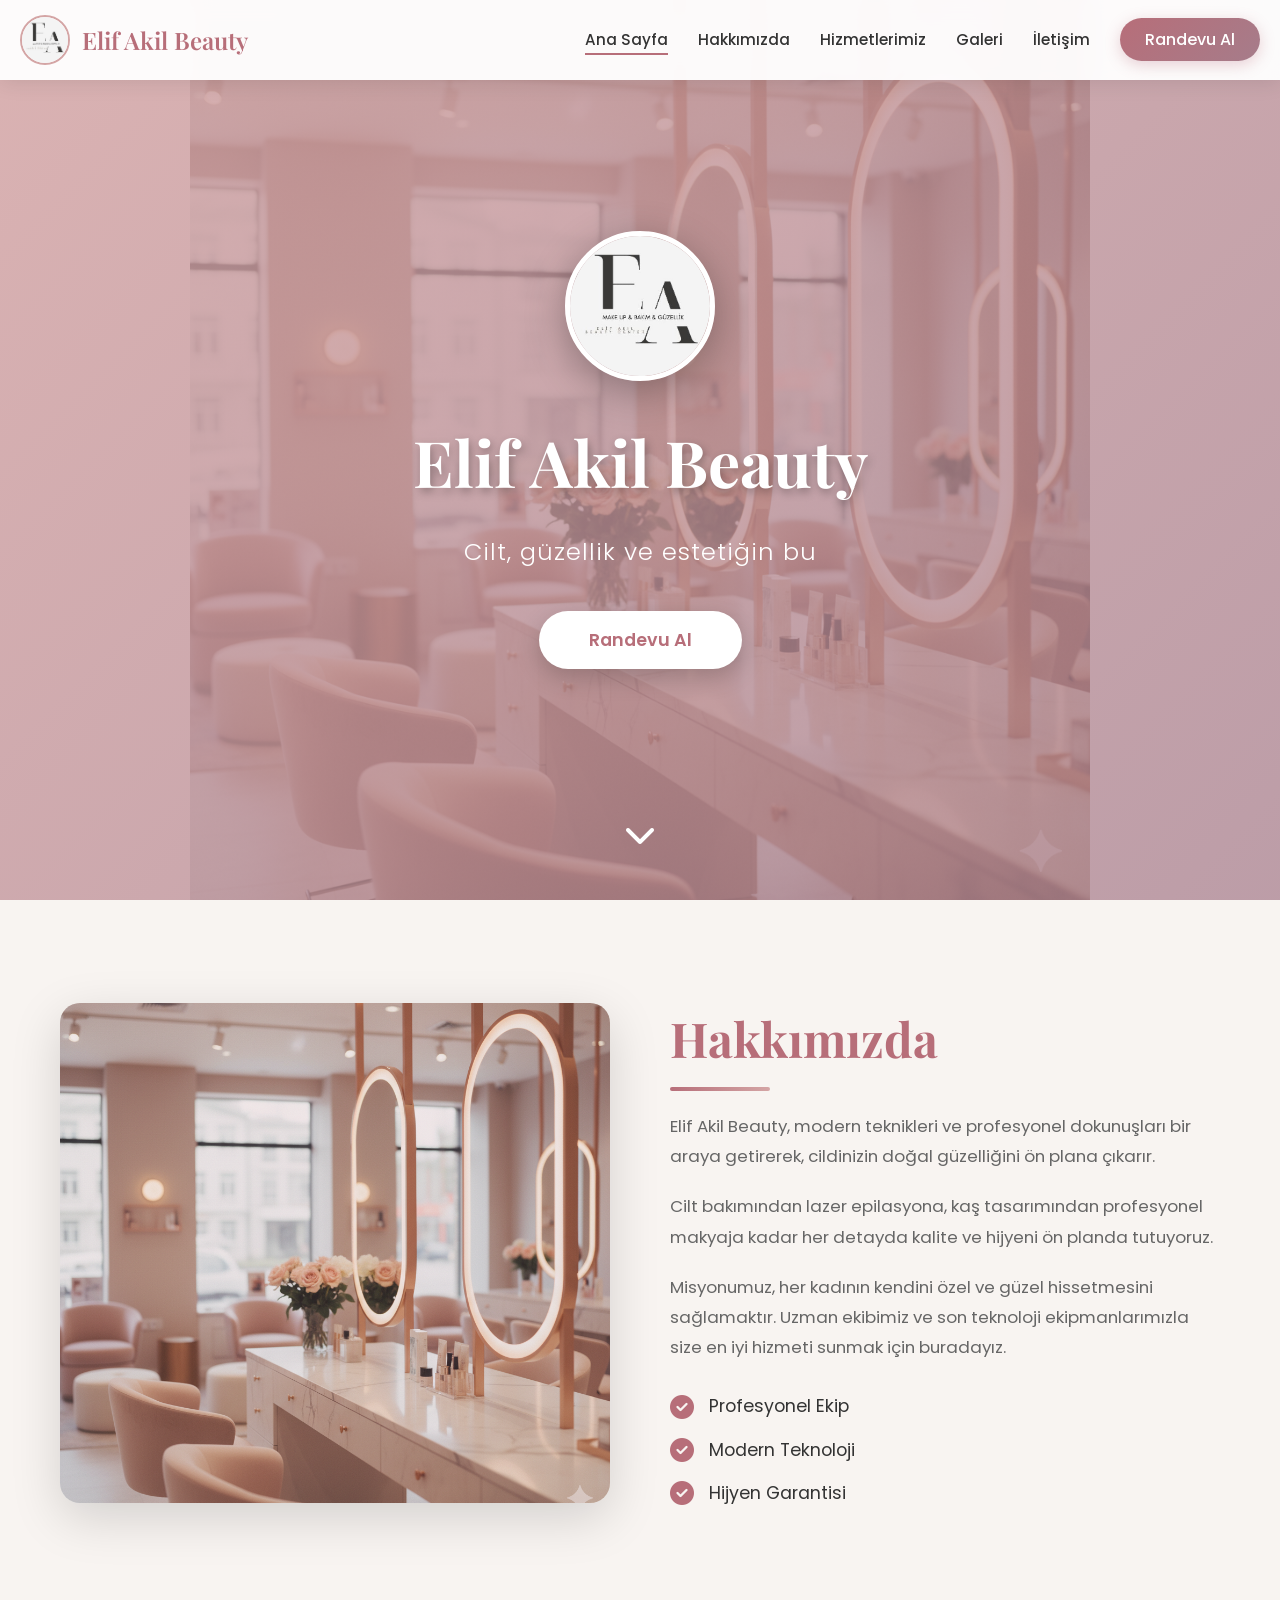
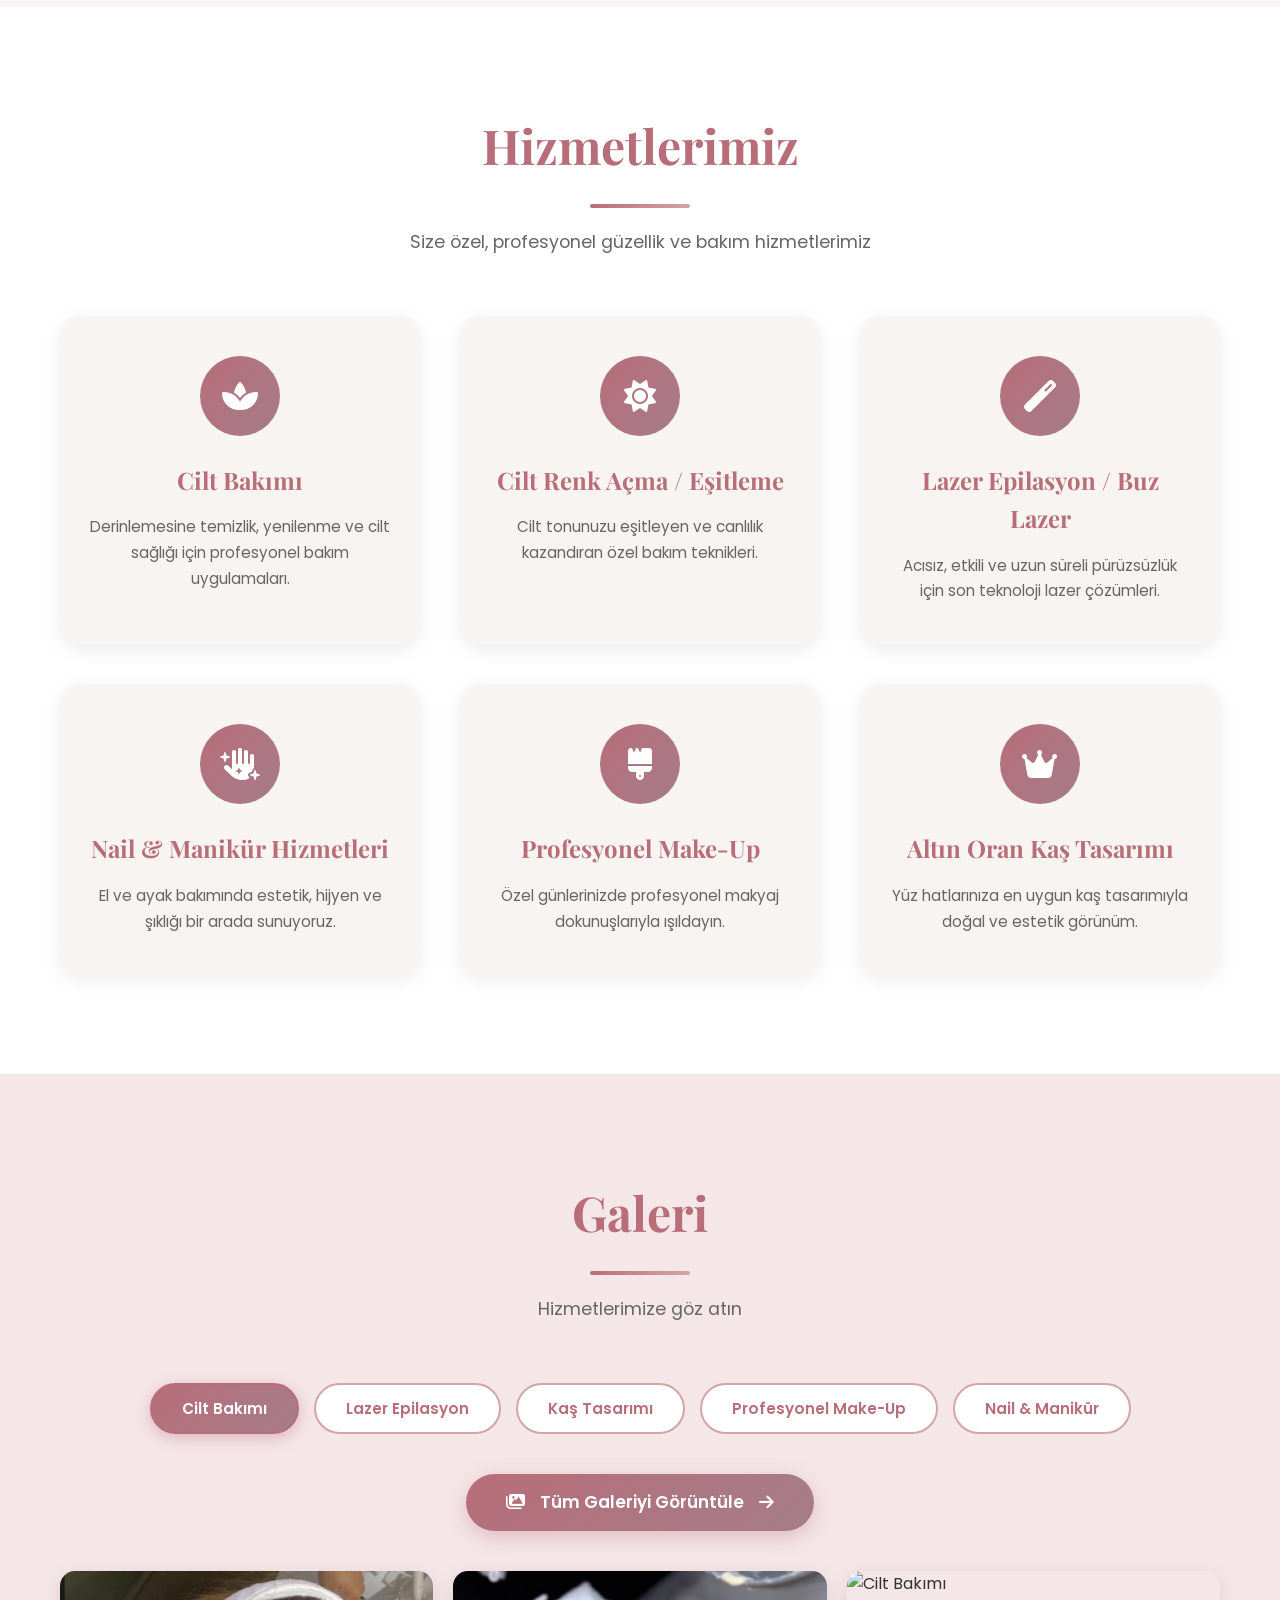
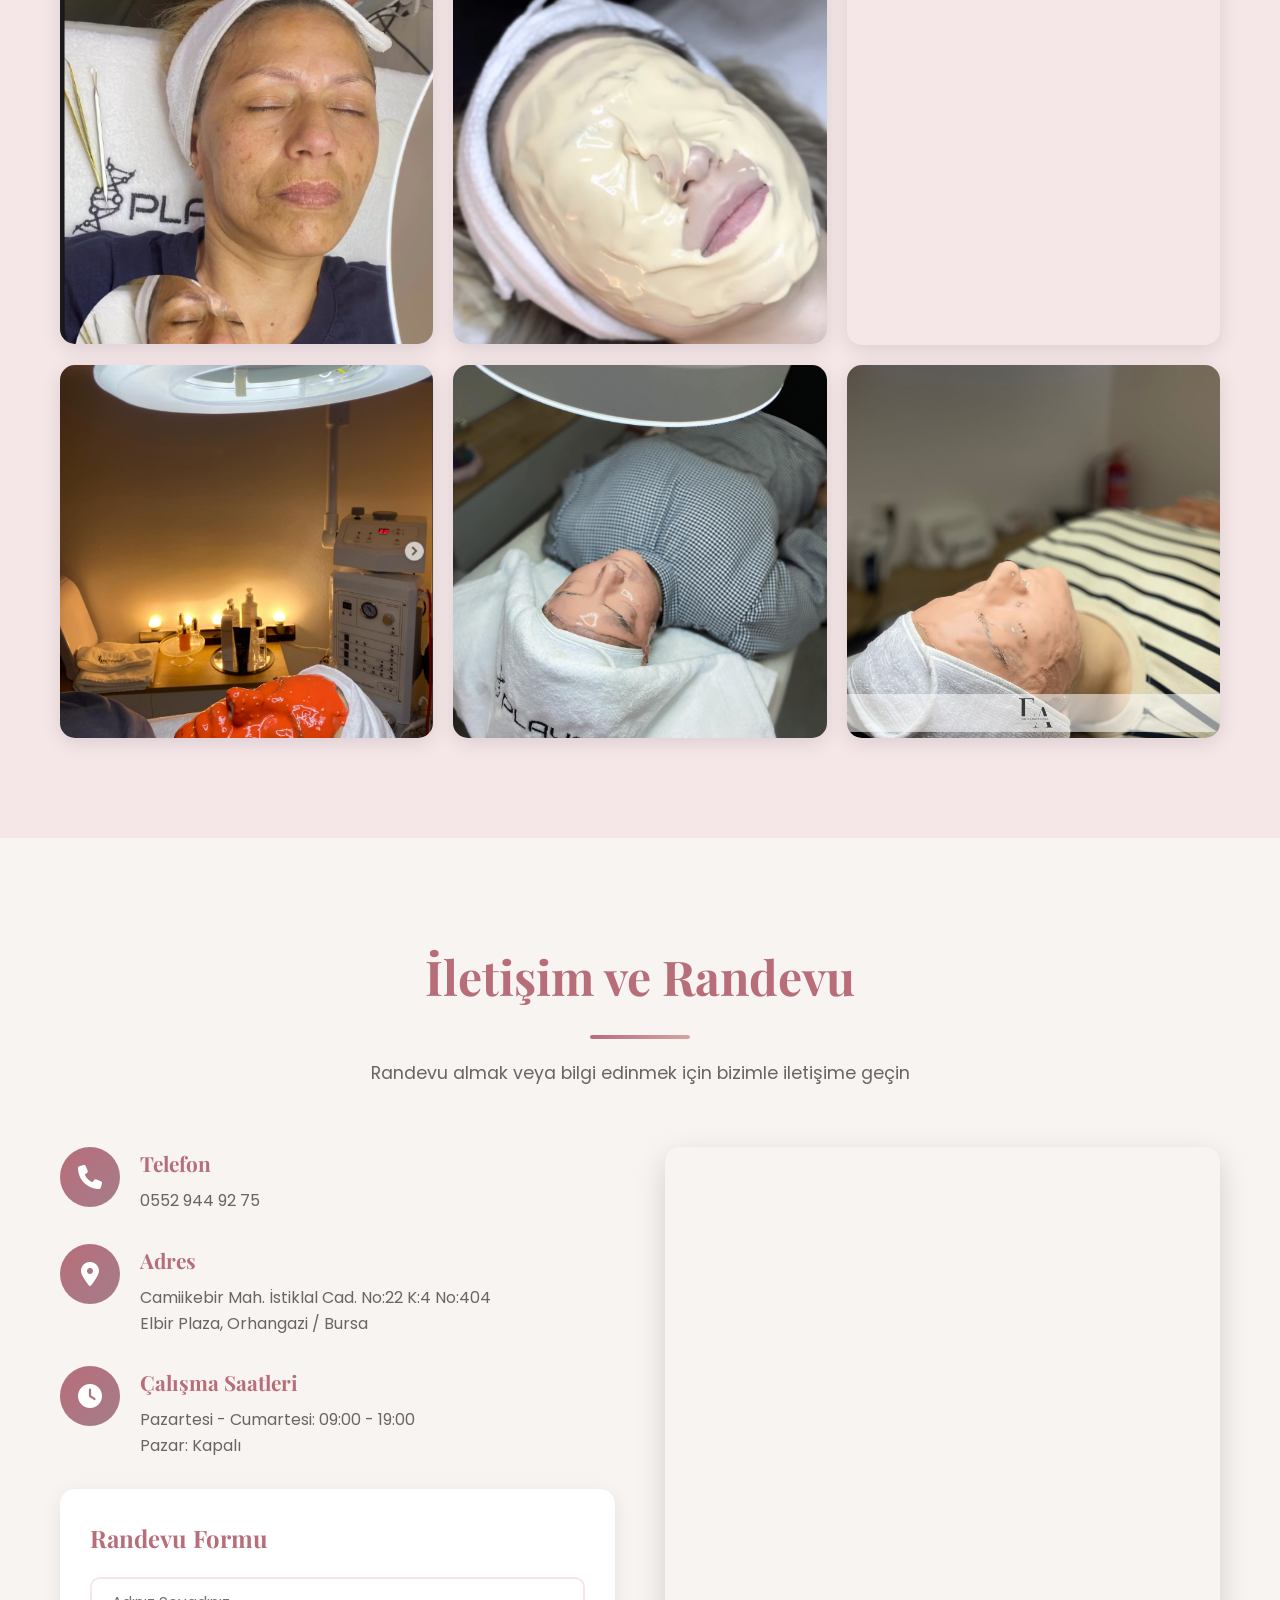
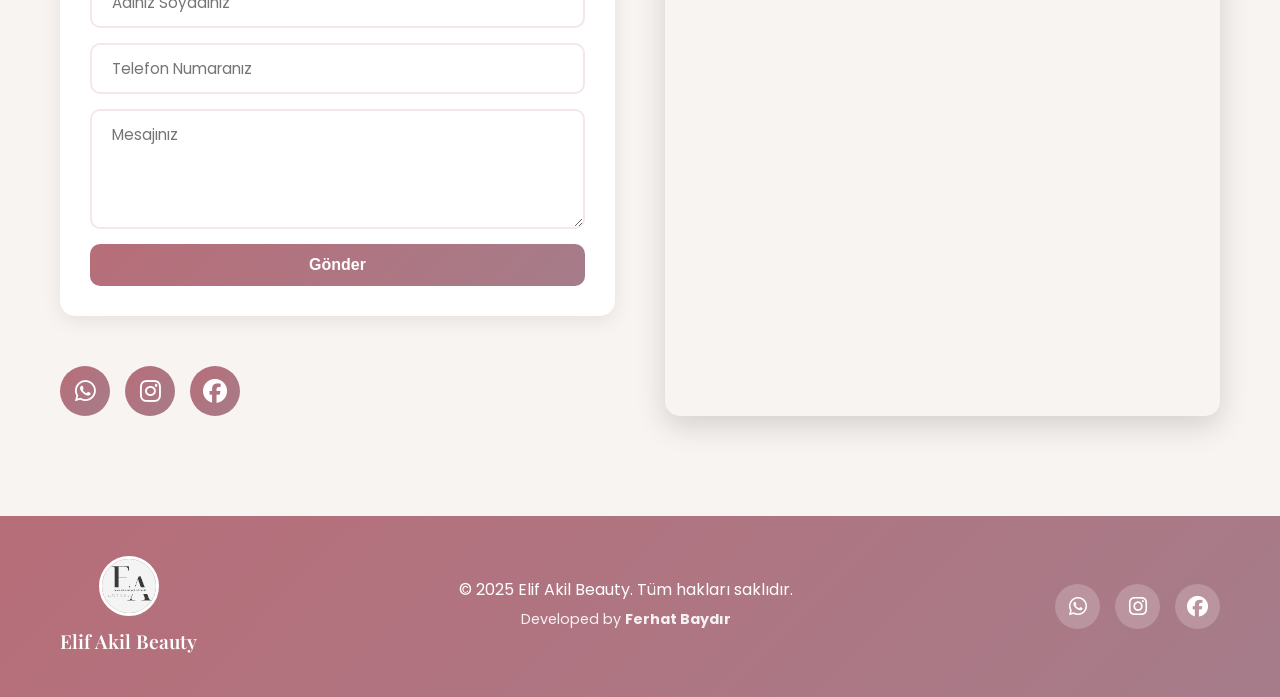
==== index.html @ 217a2e71 "elifbeauty_web-site" ====
<!DOCTYPE html>
<html lang="tr">
<head>
    <meta charset="UTF-8">
    <meta name="viewport" content="width=device-width, initial-scale=1.0">
    <meta name="description" content="Cilt bakım, lazer epilasyon, profesyonel makyaj ve kaş tasarımıyla güzelliğinize değer katıyoruz. Randevu: 0552 944 92 75">
    <meta name="keywords" content="güzellik salonu Bursa, Orhangazi lazer epilasyon, cilt bakım, kaş tasarımı, profesyonel makyaj">
    <meta name="author" content="Ferhat Baydır">
    <title>Elif Akil Beauty | Orhangazi Bursa Güzellik Salonu</title>
    
    <!-- Favicon -->
    <link rel="icon" type="image/jpeg" href="assets/logo.jpg">
    
    <!-- Google Fonts -->
    <link rel="preconnect" href="https://fonts.googleapis.com">
    <link rel="preconnect" href="https://fonts.gstatic.com" crossorigin>
    <link href="https://fonts.googleapis.com/css2?family=Playfair+Display:wght@400;500;600;700&family=Poppins:wght@300;400;500;600;700&display=swap" rel="stylesheet">
    
    <!-- Font Awesome -->
    <link rel="stylesheet" href="https://cdnjs.cloudflare.com/ajax/libs/font-awesome/6.4.0/css/all.min.css">
    
    <!-- AOS Animation Library -->
    <link href="https://unpkg.com/aos@2.3.1/dist/aos.css" rel="stylesheet">
    
    <!-- Custom CSS -->
    <link rel="stylesheet" href="css/style.css">
</head>
<body>
    <!-- Navigation -->
    <nav class="navbar" id="navbar">
        <div class="nav-container">
            <div class="logo">
                <img src="assets/logo.jpg" alt="Elif Akil Beauty Logo">
                <span>Elif Akil Beauty</span>
            </div>
            <ul class="nav-menu" id="navMenu">
                <li><a href="#home" class="nav-link">Ana Sayfa</a></li>
                <li><a href="#about" class="nav-link">Hakkımızda</a></li>
                <li><a href="#services" class="nav-link">Hizmetlerimiz</a></li>
                <li><a href="galeri.html" class="nav-link">Galeri</a></li>
                <li><a href="#contact" class="nav-link">İletişim</a></li>
                <li><a href="tel:+905529449275" class="nav-btn">Randevu Al</a></li>
            </ul>
            <div class="hamburger" id="hamburger">
                <span></span>
                <span></span>
                <span></span>
            </div>
        </div>
    </nav>

    <!-- Hero Section -->
    <section id="home" class="hero">
        <div class="hero-overlay"></div>
        <div class="hero-content" data-aos="fade-up" data-aos-duration="1000">
            <div class="hero-logo">
                <img src="assets/logo.jpg" alt="Elif Akil Beauty Logo">
            </div>
            <h1 class="hero-title">Elif Akil Beauty</h1>
            <p class="hero-subtitle">Cilt, güzellik ve estetiğin buluştuğu adres</p>
            <a href="#contact" class="cta-button">Randevu Al</a>
        </div>
        <div class="scroll-indicator">
            <a href="#about">
                <i class="fas fa-chevron-down"></i>
            </a>
        </div>
    </section>

    <!-- About Section -->
    <section id="about" class="about">
        <div class="container">
            <div class="about-content">
                <div class="about-image" data-aos="fade-right" data-aos-duration="1000">
                    <img src="backgrounİmg.png" alt="Elif Akil Beauty Salon İç Mekan">
                    <div class="about-image-overlay"></div>
                </div>
                <div class="about-text" data-aos="fade-left" data-aos-duration="1000">
                    <h2 class="section-title">Hakkımızda</h2>
                    <div class="title-underline"></div>
                    <p>Elif Akil Beauty, modern teknikleri ve profesyonel dokunuşları bir araya getirerek, cildinizin doğal güzelliğini ön plana çıkarır.</p>
                    <p>Cilt bakımından lazer epilasyona, kaş tasarımından profesyonel makyaja kadar her detayda kalite ve hijyeni ön planda tutuyoruz.</p>
                    <p>Misyonumuz, her kadının kendini özel ve güzel hissetmesini sağlamaktır. Uzman ekibimiz ve son teknoloji ekipmanlarımızla size en iyi hizmeti sunmak için buradayız.</p>
                    <div class="about-features">
                        <div class="feature-item">
                            <i class="fas fa-check-circle"></i>
                            <span>Profesyonel Ekip</span>
                        </div>
                        <div class="feature-item">
                            <i class="fas fa-check-circle"></i>
                            <span>Modern Teknoloji</span>
                        </div>
                        <div class="feature-item">
                            <i class="fas fa-check-circle"></i>
                            <span>Hijyen Garantisi</span>
                        </div>
                    </div>
                </div>
            </div>
        </div>
    </section>

    <!-- Services Section -->
    <section id="services" class="services">
        <div class="container">
            <div class="section-header" data-aos="fade-up">
                <h2 class="section-title">Hizmetlerimiz</h2>
                <div class="title-underline"></div>
                <p class="section-description">Size özel, profesyonel güzellik ve bakım hizmetlerimiz</p>
            </div>
            <div class="services-grid">
                <div class="service-card" data-aos="fade-up" data-aos-delay="100">
                    <div class="service-icon">
                        <i class="fas fa-spa"></i>
                    </div>
                    <h3>Cilt Bakımı</h3>
                    <p>Derinlemesine temizlik, yenilenme ve cilt sağlığı için profesyonel bakım uygulamaları.</p>
                    <div class="service-hover-overlay"></div>
                </div>

                <div class="service-card" data-aos="fade-up" data-aos-delay="200">
                    <div class="service-icon">
                        <i class="fas fa-sun"></i>
                    </div>
                    <h3>Cilt Renk Açma / Eşitleme</h3>
                    <p>Cilt tonunuzu eşitleyen ve canlılık kazandıran özel bakım teknikleri.</p>
                    <div class="service-hover-overlay"></div>
                </div>

                <div class="service-card" data-aos="fade-up" data-aos-delay="300">
                    <div class="service-icon">
                        <i class="fas fa-magic"></i>
                    </div>
                    <h3>Lazer Epilasyon / Buz Lazer</h3>
                    <p>Acısız, etkili ve uzun süreli pürüzsüzlük için son teknoloji lazer çözümleri.</p>
                    <div class="service-hover-overlay"></div>
                </div>

                <div class="service-card" data-aos="fade-up" data-aos-delay="400">
                    <div class="service-icon">
                        <i class="fas fa-hand-sparkles"></i>
                    </div>
                    <h3>Nail & Manikür Hizmetleri</h3>
                    <p>El ve ayak bakımında estetik, hijyen ve şıklığı bir arada sunuyoruz.</p>
                    <div class="service-hover-overlay"></div>
                </div>

                <div class="service-card" data-aos="fade-up" data-aos-delay="500">
                    <div class="service-icon">
                        <i class="fas fa-brush"></i>
                    </div>
                    <h3>Profesyonel Make-Up</h3>
                    <p>Özel günlerinizde profesyonel makyaj dokunuşlarıyla ışıldayın.</p>
                    <div class="service-hover-overlay"></div>
                </div>

                <div class="service-card" data-aos="fade-up" data-aos-delay="600">
                    <div class="service-icon">
                        <i class="fas fa-crown"></i>
                    </div>
                    <h3>Altın Oran Kaş Tasarımı</h3>
                    <p>Yüz hatlarınıza en uygun kaş tasarımıyla doğal ve estetik görünüm.</p>
                    <div class="service-hover-overlay"></div>
                </div>
            </div>
        </div>
    </section>

    <!-- Gallery Section -->
    <section id="gallery" class="gallery">
        <div class="container">
            <div class="section-header" data-aos="fade-up">
                <h2 class="section-title">Galeri</h2>
                <div class="title-underline"></div>
                <p class="section-description">Hizmetlerimize göz atın</p>
            </div>

            <!-- Kategori Filtreleri -->
            <div class="gallery-filters" data-aos="fade-up">
                <button class="filter-btn active" data-filter="cilt_bakim">Cilt Bakımı</button>
                <button class="filter-btn" data-filter="lazer_epilasyon">Lazer Epilasyon</button>
                <button class="filter-btn" data-filter="kas_bakimi">Kaş Tasarımı</button>
                <button class="filter-btn" data-filter="make_up">Profesyonel Make-Up</button>
                <button class="filter-btn" data-filter="nail">Nail & Manikür</button>
            </div>

            <!-- Tam Galeriyi Gör Linki -->
            <div class="view-full-gallery" data-aos="fade-up">
                <a href="galeri.html" class="full-gallery-btn">
                    <i class="fas fa-images"></i>
                    <span>Tüm Galeriyi Görüntüle</span>
                    <i class="fas fa-arrow-right"></i>
                </a>
            </div>

            <!-- Önizleme Galerisi - Her kategoriden 6'şar resim -->
            <div class="gallery-grid">
                <!-- Cilt Bakımı (6 resim) -->
                <div class="gallery-item" data-category="cilt_bakim" data-aos="zoom-in">
                    <img src="assets/gallery/cilt_bakim/1.png" alt="Cilt Bakımı">
                    <div class="gallery-overlay">
                        <i class="fas fa-search-plus"></i>
                        <p class="gallery-category">Cilt Bakımı</p>
                    </div>
                </div>
                <div class="gallery-item" data-category="cilt_bakim" data-aos="zoom-in">
                    <img src="assets/gallery/cilt_bakim/3.png" alt="Cilt Bakımı">
                    <div class="gallery-overlay">
                        <i class="fas fa-search-plus"></i>
                        <p class="gallery-category">Cilt Bakımı</p>
                    </div>
                </div>
                <div class="gallery-item" data-category="cilt_bakim" data-aos="zoom-in">
                    <img src="assets/gallery/cilt_bakim/6.png" alt="Cilt Bakımı">
                    <div class="gallery-overlay">
                        <i class="fas fa-search-plus"></i>
                        <p class="gallery-category">Cilt Bakımı</p>
                    </div>
                </div>
                <div class="gallery-item" data-category="cilt_bakim" data-aos="zoom-in">
                    <img src="assets/gallery/cilt_bakim/8.png" alt="Cilt Bakımı">
                    <div class="gallery-overlay">
                        <i class="fas fa-search-plus"></i>
                        <p class="gallery-category">Cilt Bakımı</p>
                    </div>
                </div>
                <div class="gallery-item" data-category="cilt_bakim" data-aos="zoom-in">
                    <img src="assets/gallery/cilt_bakim/14.png" alt="Cilt Bakımı">
                    <div class="gallery-overlay">
                        <i class="fas fa-search-plus"></i>
                        <p class="gallery-category">Cilt Bakımı</p>
                    </div>
                </div>
                <div class="gallery-item" data-category="cilt_bakim" data-aos="zoom-in">
                    <img src="assets/gallery/cilt_bakim/17.png" alt="Cilt Bakımı">
                    <div class="gallery-overlay">
                        <i class="fas fa-search-plus"></i>
                        <p class="gallery-category">Cilt Bakımı</p>
                    </div>
                </div>

                <!-- Lazer Epilasyon (6 resim) -->
                <div class="gallery-item" data-category="lazer_epilasyon" data-aos="zoom-in">
                    <img src="assets/gallery/lazer_epilasyon/lazer1.jpg" alt="Lazer Epilasyon">
                    <div class="gallery-overlay">
                        <i class="fas fa-search-plus"></i>
                        <p class="gallery-category">Lazer Epilasyon</p>
                    </div>
                </div>
                <div class="gallery-item" data-category="lazer_epilasyon" data-aos="zoom-in">
                    <img src="assets/gallery/lazer_epilasyon/buz_lazer.jpg" alt="Buz Lazer">
                    <div class="gallery-overlay">
                        <i class="fas fa-search-plus"></i>
                        <p class="gallery-category">Lazer Epilasyon</p>
                    </div>
                </div>
                <div class="gallery-item" data-category="lazer_epilasyon" data-aos="zoom-in">
                    <img src="assets/gallery/lazer_epilasyon/9.png" alt="Lazer Epilasyon">
                    <div class="gallery-overlay">
                        <i class="fas fa-search-plus"></i>
                        <p class="gallery-category">Lazer Epilasyon</p>
                    </div>
                </div>
                <div class="gallery-item" data-category="lazer_epilasyon" data-aos="zoom-in">
                    <img src="assets/gallery/lazer_epilasyon/18.png" alt="Lazer Epilasyon">
                    <div class="gallery-overlay">
                        <i class="fas fa-search-plus"></i>
                        <p class="gallery-category">Lazer Epilasyon</p>
                    </div>
                </div>
                <div class="gallery-item" data-category="lazer_epilasyon" data-aos="zoom-in">
                    <img src="assets/gallery/lazer_epilasyon/lazer2.webp" alt="Lazer Epilasyon">
                    <div class="gallery-overlay">
                        <i class="fas fa-search-plus"></i>
                        <p class="gallery-category">Lazer Epilasyon</p>
                    </div>
                </div>
                <div class="gallery-item" data-category="lazer_epilasyon" data-aos="zoom-in">
                    <img src="assets/gallery/lazer_epilasyon/kadin-bacak-epilasyon.jpg" alt="Lazer Epilasyon">
                    <div class="gallery-overlay">
                        <i class="fas fa-search-plus"></i>
                        <p class="gallery-category">Lazer Epilasyon</p>
                    </div>
                </div>

                <!-- Kaş Tasarımı (5 resim - klasörde sadece 5 var) -->
                <div class="gallery-item" data-category="kas_bakimi" data-aos="zoom-in">
                    <img src="assets/gallery/kas_bakimi/Ankara-Altin-Oran-Kas-Tasarimi.webp" alt="Kaş Tasarımı">
                    <div class="gallery-overlay">
                        <i class="fas fa-search-plus"></i>
                        <p class="gallery-category">Altın Oran Kaş Tasarımı</p>
                    </div>
                </div>
                <div class="gallery-item" data-category="kas_bakimi" data-aos="zoom-in">
                    <img src="assets/gallery/kas_bakimi/kas-aldirma.jpg" alt="Kaş Tasarımı">
                    <div class="gallery-overlay">
                        <i class="fas fa-search-plus"></i>
                        <p class="gallery-category">Altın Oran Kaş Tasarımı</p>
                    </div>
                </div>
                <div class="gallery-item" data-category="kas_bakimi" data-aos="zoom-in">
                    <img src="assets/gallery/kas_bakimi/altin-oran-kas-alimi.jpg" alt="Kaş Tasarımı">
                    <div class="gallery-overlay">
                        <i class="fas fa-search-plus"></i>
                        <p class="gallery-category">Altın Oran Kaş Tasarımı</p>
                    </div>
                </div>
                <div class="gallery-item" data-category="kas_bakimi" data-aos="zoom-in">
                    <img src="assets/gallery/kas_bakimi/altin-oran-kas-alimi-tasarimi.jpg" alt="Kaş Tasarımı">
                    <div class="gallery-overlay">
                        <i class="fas fa-search-plus"></i>
                        <p class="gallery-category">Altın Oran Kaş Tasarımı</p>
                    </div>
                </div>
                <div class="gallery-item" data-category="kas_bakimi" data-aos="zoom-in">
                    <img src="assets/gallery/kas_bakimi/kas-alimi_14.jpg" alt="Kaş Tasarımı">
                    <div class="gallery-overlay">
                        <i class="fas fa-search-plus"></i>
                        <p class="gallery-category">Altın Oran Kaş Tasarımı</p>
                    </div>
                </div>

                <!-- Profesyonel Make-Up (6 resim) -->
                <div class="gallery-item" data-category="make_up" data-aos="zoom-in">
                    <img src="assets/gallery/make_up/15.png" alt="Profesyonel Make-Up">
                    <div class="gallery-overlay">
                        <i class="fas fa-search-plus"></i>
                        <p class="gallery-category">Profesyonel Make-Up</p>
                    </div>
                </div>
                <div class="gallery-item" data-category="make_up" data-aos="zoom-in">
                    <img src="assets/gallery/make_up/22.png" alt="Profesyonel Make-Up">
                    <div class="gallery-overlay">
                        <i class="fas fa-search-plus"></i>
                        <p class="gallery-category">Profesyonel Make-Up</p>
                    </div>
                </div>
                <div class="gallery-item" data-category="make_up" data-aos="zoom-in">
                    <img src="assets/gallery/make_up/prenses-mode.jpeg" alt="Profesyonel Make-Up">
                    <div class="gallery-overlay">
                        <i class="fas fa-search-plus"></i>
                        <p class="gallery-category">Profesyonel Make-Up</p>
                    </div>
                </div>
                <div class="gallery-item" data-category="make_up" data-aos="zoom-in">
                    <img src="assets/gallery/make_up/2.png" alt="Profesyonel Make-Up">
                    <div class="gallery-overlay">
                        <i class="fas fa-search-plus"></i>
                        <p class="gallery-category">Profesyonel Make-Up</p>
                    </div>
                </div>
                <div class="gallery-item" data-category="make_up" data-aos="zoom-in">
                    <img src="assets/gallery/make_up/4.png" alt="Profesyonel Make-Up">
                    <div class="gallery-overlay">
                        <i class="fas fa-search-plus"></i>
                        <p class="gallery-category">Profesyonel Make-Up</p>
                    </div>
                </div>
                <div class="gallery-item" data-category="make_up" data-aos="zoom-in">
                    <img src="assets/gallery/make_up/5.png" alt="Profesyonel Make-Up">
                    <div class="gallery-overlay">
                        <i class="fas fa-search-plus"></i>
                        <p class="gallery-category">Profesyonel Make-Up</p>
                    </div>
                </div>

                <!-- Nail & Manikür (6 resim) -->
                <div class="gallery-item" data-category="nail" data-aos="zoom-in">
                    <img src="assets/gallery/nail/2.png" alt="Nail & Manikür">
                    <div class="gallery-overlay">
                        <i class="fas fa-search-plus"></i>
                        <p class="gallery-category">Nail & Manikür</p>
                    </div>
                </div>
                <div class="gallery-item" data-category="nail" data-aos="zoom-in">
                    <img src="assets/gallery/nail/3.png" alt="Nail & Manikür">
                    <div class="gallery-overlay">
                        <i class="fas fa-search-plus"></i>
                        <p class="gallery-category">Nail & Manikür</p>
                    </div>
                </div>
                <div class="gallery-item" data-category="nail" data-aos="zoom-in">
                    <img src="assets/gallery/nail/33.jpg" alt="Nail & Manikür">
                    <div class="gallery-overlay">
                        <i class="fas fa-search-plus"></i>
                        <p class="gallery-category">Nail & Manikür</p>
                    </div>
                </div>
                <div class="gallery-item" data-category="nail" data-aos="zoom-in">
                    <img src="assets/gallery/nail/25.webp" alt="Nail & Manikür">
                    <div class="gallery-overlay">
                        <i class="fas fa-search-plus"></i>
                        <p class="gallery-category">Nail & Manikür</p>
                    </div>
                </div>
                <div class="gallery-item" data-category="nail" data-aos="zoom-in">
                    <img src="assets/gallery/nail/31.webp" alt="Nail & Manikür">
                    <div class="gallery-overlay">
                        <i class="fas fa-search-plus"></i>
                        <p class="gallery-category">Nail & Manikür</p>
                    </div>
                </div>
                <div class="gallery-item" data-category="nail" data-aos="zoom-in">
                    <img src="assets/gallery/nail/67.jpg" alt="Nail & Manikür">
                    <div class="gallery-overlay">
                        <i class="fas fa-search-plus"></i>
                        <p class="gallery-category">Nail & Manikür</p>
                    </div>
                </div>
            </div>
        </div>
        </div>
    </section>

    <!-- Contact Section -->
    <section id="contact" class="contact">
        <div class="container">
            <div class="section-header" data-aos="fade-up">
                <h2 class="section-title">İletişim ve Randevu</h2>
                <div class="title-underline"></div>
                <p class="section-description">Randevu almak veya bilgi edinmek için bizimle iletişime geçin</p>
            </div>
            <div class="contact-content">
                <div class="contact-info" data-aos="fade-right" data-aos-duration="1000">
                    <div class="contact-item">
                        <div class="contact-icon">
                            <i class="fas fa-phone"></i>
                        </div>
                        <div class="contact-details">
                            <h3>Telefon</h3>
                            <a href="tel:+905529449275">0552 944 92 75</a>
                        </div>
                    </div>

                    <div class="contact-item">
                        <div class="contact-icon">
                            <i class="fas fa-map-marker-alt"></i>
                        </div>
                        <div class="contact-details">
                            <h3>Adres</h3>
                            <p>Camiikebir Mah. İstiklal Cad. No:22 K:4 No:404</p>
                            <p>Elbir Plaza, Orhangazi / Bursa</p>
                        </div>
                    </div>

                    <div class="contact-item">
                        <div class="contact-icon">
                            <i class="fas fa-clock"></i>
                        </div>
                        <div class="contact-details">
                            <h3>Çalışma Saatleri</h3>
                            <p>Pazartesi - Cumartesi: 09:00 - 19:00</p>
                            <p>Pazar: Kapalı</p>
                        </div>
                    </div>

                    <div class="contact-form-box">
                        <h3>Randevu Formu</h3>
                        <form class="contact-form" id="contactForm">
                            <input type="text" placeholder="Adınız Soyadınız" required>
                            <input type="tel" placeholder="Telefon Numaranız" required>
                            <textarea placeholder="Mesajınız" rows="4" required></textarea>
                            <button type="submit" class="submit-btn">Gönder</button>
                        </form>
                    </div>

                    <div class="social-links">
                        <a href="https://wa.me/905529449275" target="_blank" aria-label="WhatsApp">
                            <i class="fab fa-whatsapp"></i>
                        </a>
                        <a href="https://www.instagram.com/elifakilbeauty?utm_source=ig_web_button_share_sheet&igsh=ZDNlZDc0MzIxNw==" target="_blank" aria-label="Instagram">
                            <i class="fab fa-instagram"></i>
                        </a>
                        <a href="https://facebook.com" target="_blank" aria-label="Facebook">
                            <i class="fab fa-facebook"></i>
                        </a>
                    </div>
                </div>

                <div class="contact-map" data-aos="fade-left" data-aos-duration="1000">
                    <iframe 
                        src="https://www.google.com/maps/embed?pb=!1m18!1m12!1m3!1d3045.818!2d29.3063432!3d40.4898694!2m3!1f0!2f0!3f0!3m2!1i1024!2i768!4f13.1!3m3!1m2!1s0x14ca5704541c7b11%3A0x8048a1545fbc9447!2sElif%20Beauty%20Bayan%20G%C3%BCzellik%20salonu!5e0!3m2!1str!2str!4v1730761234567!5m2!1str!2str" 
                        width="100%" 
                        height="100%" 
                        style="border:0;" 
                        allowfullscreen="" 
                        loading="lazy" 
                        referrerpolicy="no-referrer-when-downgrade">
                    </iframe>
                </div>
            </div>
        </div>
    </section>

    <!-- Footer -->
    <footer class="footer">
        <div class="container">
            <div class="footer-content">
                <div class="footer-logo">
                    <img src="assets/logo.jpg" alt="Elif Akil Beauty Logo">
                    <p>Elif Akil Beauty</p>
                </div>
                <div class="footer-text">
                    <p>&copy; 2025 Elif Akil Beauty. Tüm hakları saklıdır.</p>
                    <p class="developer">Developed by <strong>Ferhat Baydır</strong></p>
                </div>
                <div class="footer-social">
                    <a href="https://wa.me/905529449275" target="_blank" aria-label="WhatsApp">
                        <i class="fab fa-whatsapp"></i>
                    </a>
                    <a href="https://www.instagram.com/elifakilbeauty?utm_source=ig_web_button_share_sheet&igsh=ZDNlZDc0MzIxNw==" target="_blank" aria-label="Instagram">
                        <i class="fab fa-instagram"></i>
                    </a>
                    <a href="https://facebook.com" target="_blank" aria-label="Facebook">
                        <i class="fab fa-facebook"></i>
                    </a>
                </div>
            </div>
        </div>
    </footer>

    <!-- Lightbox Modal -->
    <div id="lightbox" class="lightbox">
        <span class="close-lightbox">&times;</span>
        <img class="lightbox-content" id="lightboxImage">
        <div class="lightbox-caption" id="lightboxCaption"></div>
    </div>

    <!-- Back to Top Button -->
    <button id="backToTop" class="back-to-top" aria-label="Back to top">
        <i class="fas fa-arrow-up"></i>
    </button>

    <!-- AOS Animation Library -->
    <script src="https://unpkg.com/aos@2.3.1/dist/aos.js"></script>
    
    <!-- Custom JavaScript -->
    <script src="js/main.js"></script>
</body>
</html>
---- css/style.css ----
/* ===================================
   RESET & VARIABLES
   =================================== */

* {
    margin: 0;
    padding: 0;
    box-sizing: border-box;
}

:root {
    /* Color Palette */
    --primary-color: #d4a5a5;
    --secondary-color: #f5e6e8;
    --accent-color: #c89595;
    --rose-gold: #b76e79;
    --dark-pink: #a67c8a;
    --light-nude: #f8f4f1;
    --white: #ffffff;
    --text-dark: #333333;
    --text-light: #666666;
    --overlay: rgba(212, 165, 165, 0.8);
    
    /* Fonts */
    --font-heading: 'Playfair Display', serif;
    --font-body: 'Poppins', sans-serif;
    
    /* Transitions */
    --transition: all 0.3s ease;
}

html {
    scroll-behavior: smooth;
    overflow-x: hidden;
    width: 100%;
}

body {
    font-family: var(--font-body);
    color: var(--text-dark);
    line-height: 1.6;
    overflow-x: hidden;
    width: 100%;
    max-width: 100vw;
}

img {
    max-width: 100%;
    height: auto;
    display: block;
}

a {
    text-decoration: none;
    color: inherit;
}

.container {
    max-width: 1200px;
    width: 100%;
    margin: 0 auto;
    padding: 0 20px;
    box-sizing: border-box;
}

/* ===================================
   NAVIGATION
   =================================== */

.navbar {
    position: fixed;
    top: 0;
    left: 0;
    width: 100%;
    background: rgba(255, 255, 255, 0.95);
    backdrop-filter: blur(10px);
    box-shadow: 0 2px 20px rgba(0, 0, 0, 0.1);
    z-index: 1000;
    transition: var(--transition);
}

.navbar.scrolled {
    box-shadow: 0 2px 30px rgba(0, 0, 0, 0.15);
}

.nav-container {
    max-width: 1400px;
    width: 100%;
    margin: 0 auto;
    padding: 15px 20px;
    display: flex;
    justify-content: space-between;
    align-items: center;
    box-sizing: border-box;
}

.logo {
    display: flex;
    align-items: center;
    gap: 12px;
    font-family: var(--font-heading);
    font-size: 1.5rem;
    font-weight: 600;
    color: var(--rose-gold);
}

.logo img {
    width: 50px;
    height: 50px;
    border-radius: 50%;
    object-fit: cover;
    border: 2px solid var(--primary-color);
}

.nav-menu {
    display: flex;
    list-style: none;
    gap: 30px;
    align-items: center;
}

.nav-link {
    font-size: 0.95rem;
    font-weight: 500;
    color: var(--text-dark);
    transition: var(--transition);
    position: relative;
}

.nav-link::after {
    content: '';
    position: absolute;
    bottom: -5px;
    left: 0;
    width: 0;
    height: 2px;
    background: var(--rose-gold);
    transition: var(--transition);
}

.nav-link:hover::after,
.nav-link.active::after {
    width: 100%;
}

.nav-link:hover {
    color: var(--rose-gold);
}

.nav-btn {
    padding: 10px 25px;
    background: linear-gradient(135deg, var(--rose-gold), var(--dark-pink));
    color: var(--white);
    border-radius: 25px;
    font-weight: 500;
    transition: var(--transition);
    box-shadow: 0 4px 15px rgba(183, 110, 121, 0.3);
}

.nav-btn:hover {
    transform: translateY(-2px);
    box-shadow: 0 6px 20px rgba(183, 110, 121, 0.4);
}

.hamburger {
    display: none;
    flex-direction: column;
    gap: 5px;
    cursor: pointer;
}

.hamburger span {
    width: 25px;
    height: 3px;
    background: var(--rose-gold);
    border-radius: 3px;
    transition: var(--transition);
}

/* ===================================
   HERO SECTION
   =================================== */

.hero {
    height: 100vh;
    position: relative;
    display: flex;
    align-items: center;
    justify-content: center;
    text-align: center;
    background: linear-gradient(135deg, var(--secondary-color), var(--light-nude));
    background-image: url('../backgrounİmg.png');
    background-size: contain;
    background-position: center;
    background-repeat: no-repeat;
    background-attachment: fixed;
}

.hero-overlay {
    position: absolute;
    top: 0;
    left: 0;
    width: 100%;
    height: 100%;
    background: linear-gradient(135deg, rgba(212, 165, 165, 0.85), rgba(166, 124, 138, 0.75));
}

.hero-content {
    position: relative;
    z-index: 2;
    color: var(--white);
    padding: 20px;
}

.hero-logo {
    margin-bottom: 30px;
}

.hero-logo img {
    width: 150px;
    height: 150px;
    border-radius: 50%;
    margin: 0 auto;
    border: 5px solid var(--white);
    box-shadow: 0 10px 40px rgba(0, 0, 0, 0.3);
}

.hero-title {
    font-family: var(--font-heading);
    font-size: 4rem;
    font-weight: 700;
    margin-bottom: 20px;
    text-shadow: 2px 4px 10px rgba(0, 0, 0, 0.3);
}

.hero-subtitle {
    font-size: 1.5rem;
    font-weight: 300;
    margin-bottom: 40px;
    letter-spacing: 1px;
}

.cta-button {
    display: inline-block;
    padding: 15px 50px;
    background: var(--white);
    color: var(--rose-gold);
    font-size: 1.1rem;
    font-weight: 600;
    border-radius: 30px;
    transition: var(--transition);
    box-shadow: 0 8px 25px rgba(0, 0, 0, 0.2);
}

.cta-button:hover {
    transform: translateY(-5px);
    box-shadow: 0 12px 35px rgba(0, 0, 0, 0.3);
    background: var(--light-nude);
}

.scroll-indicator {
    position: absolute;
    bottom: 40px;
    left: 50%;
    transform: translateX(-50%);
    z-index: 2;
    animation: bounce 2s infinite;
}

.scroll-indicator a {
    color: var(--white);
    font-size: 2rem;
}

@keyframes bounce {
    0%, 20%, 50%, 80%, 100% {
        transform: translateX(-50%) translateY(0);
    }
    40% {
        transform: translateX(-50%) translateY(-10px);
    }
    60% {
        transform: translateX(-50%) translateY(-5px);
    }
}

/* ===================================
   SECTION STYLES
   =================================== */

section {
    padding: 100px 0;
    width: 100%;
    max-width: 100vw;
    overflow-x: hidden;
    box-sizing: border-box;
}

.section-header {
    text-align: center;
    margin-bottom: 60px;
}

.section-title {
    font-family: var(--font-heading);
    font-size: 3rem;
    font-weight: 700;
    color: var(--rose-gold);
    margin-bottom: 20px;
}

.title-underline {
    width: 100px;
    height: 4px;
    background: linear-gradient(90deg, var(--rose-gold), var(--primary-color));
    margin: 0 auto 20px;
    border-radius: 2px;
}

.section-description {
    font-size: 1.1rem;
    color: var(--text-light);
    max-width: 600px;
    margin: 0 auto;
}

/* ===================================
   ABOUT SECTION
   =================================== */

.about {
    background: var(--light-nude);
}

.about-content {
    display: grid;
    grid-template-columns: 1fr 1fr;
    gap: 60px;
    align-items: center;
    width: 100%;
    max-width: 100%;
    box-sizing: border-box;
}

.about-image {
    position: relative;
    border-radius: 20px;
    overflow: hidden;
    box-shadow: 0 15px 50px rgba(0, 0, 0, 0.15);
}

.about-image img {
    width: 100%;
    height: 500px;
    object-fit: cover;
    transition: var(--transition);
}

.about-image:hover img {
    transform: scale(1.05);
}

.about-image-overlay {
    position: absolute;
    top: 0;
    left: 0;
    width: 100%;
    height: 100%;
    background: linear-gradient(135deg, rgba(212, 165, 165, 0.2), rgba(166, 124, 138, 0.2));
}

.about-text h2 {
    text-align: left;
    margin-bottom: 10px;
}

.about-text .title-underline {
    margin-left: 0;
}

.about-text p {
    font-size: 1.05rem;
    line-height: 1.8;
    color: var(--text-light);
    margin-bottom: 20px;
}

.about-features {
    display: flex;
    flex-direction: column;
    gap: 15px;
    margin-top: 30px;
}

.feature-item {
    display: flex;
    align-items: center;
    gap: 15px;
    font-size: 1.1rem;
    color: var(--text-dark);
}

.feature-item i {
    color: var(--rose-gold);
    font-size: 1.5rem;
}

/* ===================================
   SERVICES SECTION
   =================================== */

.services {
    background: var(--white);
}

.services-grid {
    display: grid;
    grid-template-columns: repeat(auto-fit, minmax(300px, 1fr));
    gap: 40px;
    width: 100%;
    max-width: 100%;
    box-sizing: border-box;
}

.service-card {
    position: relative;
    background: var(--light-nude);
    padding: 40px 30px;
    border-radius: 20px;
    text-align: center;
    transition: var(--transition);
    overflow: hidden;
    box-shadow: 0 5px 20px rgba(0, 0, 0, 0.08);
}

.service-card:hover {
    transform: translateY(-10px);
    box-shadow: 0 15px 40px rgba(183, 110, 121, 0.3);
}

.service-icon {
    width: 80px;
    height: 80px;
    margin: 0 auto 25px;
    background: linear-gradient(135deg, var(--rose-gold), var(--dark-pink));
    border-radius: 50%;
    display: flex;
    align-items: center;
    justify-content: center;
    font-size: 2rem;
    color: var(--white);
    transition: var(--transition);
}

.service-card:hover .service-icon {
    transform: scale(1.1) rotate(360deg);
}

.service-card h3 {
    font-family: var(--font-heading);
    font-size: 1.5rem;
    color: var(--rose-gold);
    margin-bottom: 15px;
}

.service-card p {
    font-size: 0.95rem;
    color: var(--text-light);
    line-height: 1.7;
}

.service-hover-overlay {
    position: absolute;
    bottom: 0;
    left: 0;
    width: 100%;
    height: 0;
    background: linear-gradient(135deg, rgba(212, 165, 165, 0.9), rgba(166, 124, 138, 0.9));
    transition: var(--transition);
    border-radius: 20px;
}

.service-card:hover .service-hover-overlay {
    height: 5px;
}

/* ===================================
   GALLERY SECTION
   =================================== */

.gallery {
    background: var(--secondary-color);
}

/* Kategori Filtre Butonları */
.gallery-filters {
    display: flex;
    flex-wrap: wrap;
    justify-content: center;
    gap: 15px;
    margin-bottom: 40px;
}

.filter-btn {
    padding: 12px 30px;
    background: var(--white);
    color: var(--rose-gold);
    border: 2px solid var(--primary-color);
    border-radius: 30px;
    font-family: var(--font-body);
    font-size: 0.95rem;
    font-weight: 600;
    cursor: pointer;
    transition: all 0.3s ease;
}

.filter-btn:hover {
    background: var(--primary-color);
    color: var(--white);
    transform: translateY(-2px);
    box-shadow: 0 4px 15px rgba(212, 165, 165, 0.3);
}

.filter-btn.active {
    background: linear-gradient(135deg, var(--rose-gold), var(--dark-pink));
    color: var(--white);
    border-color: var(--rose-gold);
    box-shadow: 0 4px 15px rgba(183, 110, 121, 0.4);
}

/* Tüm Galeriyi Görüntüle Butonu */
.view-full-gallery {
    text-align: center;
    margin-bottom: 40px;
}

.full-gallery-btn {
    display: inline-flex;
    align-items: center;
    gap: 15px;
    padding: 15px 40px;
    background: linear-gradient(135deg, var(--rose-gold), var(--dark-pink));
    color: var(--white);
    border-radius: 35px;
    font-size: 1.05rem;
    font-weight: 600;
    text-decoration: none;
    transition: all 0.3s ease;
    box-shadow: 0 6px 20px rgba(183, 110, 121, 0.35);
}

.full-gallery-btn:hover {
    transform: translateY(-3px) scale(1.05);
    box-shadow: 0 8px 28px rgba(183, 110, 121, 0.45);
}

.full-gallery-btn i:last-child {
    transition: transform 0.3s ease;
}

.full-gallery-btn:hover i:last-child {
    transform: translateX(5px);
}

.gallery-grid {
    display: grid;
    grid-template-columns: repeat(auto-fit, minmax(280px, 1fr));
    gap: 20px;
    width: 100%;
    max-width: 100%;
    box-sizing: border-box;
}

/* Filtreleme için gizli resimler */
.gallery-item.hide {
    display: none;
}

.gallery-item {
    position: relative;
    border-radius: 15px;
    overflow: hidden;
    cursor: pointer;
    aspect-ratio: 1;
    box-shadow: 0 5px 20px rgba(0, 0, 0, 0.1);
}

.gallery-item img {
    width: 100%;
    height: 100%;
    object-fit: cover;
    transition: var(--transition);
}

.gallery-overlay {
    position: absolute;
    top: 0;
    left: 0;
    width: 100%;
    height: 100%;
    background: rgba(183, 110, 121, 0.85);
    display: flex;
    flex-direction: column;
    align-items: center;
    justify-content: center;
    gap: 15px;
    opacity: 0;
    transition: var(--transition);
}

.gallery-overlay i {
    color: var(--white);
    font-size: 3rem;
    transform: scale(0);
    transition: var(--transition);
}

.gallery-category {
    color: var(--white);
    font-size: 1rem;
    font-weight: 600;
    text-align: center;
    padding: 8px 16px;
    background: rgba(255, 255, 255, 0.2);
    border-radius: 20px;
    backdrop-filter: blur(5px);
    transform: translateY(20px);
    opacity: 0;
    transition: var(--transition);
}

.gallery-item:hover .gallery-overlay {
    opacity: 1;
}

.gallery-item:hover .gallery-overlay i {
    transform: scale(1);
}

.gallery-item:hover .gallery-category {
    transform: translateY(0);
    opacity: 1;
}

.gallery-item:hover img {
    transform: scale(1.1);
}

/* ===================================
   MOBİLE İÇİN "DEVAMINI GÖR" SİSTEMİ
   =================================== */

/* Buton sadece mobile'da görünsün */
.mobile-only {
    display: none; /* Desktop'ta gizli */
}

/* Hidden gallery - Desktop'ta her zaman görünür, Mobile'da gizli */
.hidden-gallery-mobile {
    display: grid;
    grid-template-columns: repeat(auto-fit, minmax(280px, 1fr));
    gap: 20px;
    width: 100%;
    max-width: 100%;
    /* Desktop'ta her zaman görünür */
    max-height: none;
    opacity: 1;
    overflow: visible;
    box-sizing: border-box;
}

/* Mobile'da (768px altı) buton sistemi aktif */
@media (max-width: 968px) {
    section {
        padding: 70px 0;
    }
    
    .container {
        padding: 0 15px;
    }
    
    /* Kategori filtre butonları mobile'da küçük */
    .gallery-filters {
        gap: 8px;
    }
    
    .filter-btn {
        padding: 10px 20px;
        font-size: 0.85rem;
    }
    
    /* Butonu mobile'da göster */
    .mobile-only {
        display: flex;
        width: 100%;
        max-width: 100%;
        justify-content: center;
        margin: 30px 0;
        padding: 0 15px;
        box-sizing: border-box;
    }
    
    /* Buton stili - Modern ve şık tasarım */
    .load-more-btn {
        display: flex;
        align-items: center;
        justify-content: center;
        gap: 10px;
        padding: 16px 45px;
        background: linear-gradient(135deg, #c89595, #b76e79);
        color: var(--white);
        border: none;
        border-radius: 35px; /* Daha yuvarlatılmış */
        font-size: 1.05rem;
        font-weight: 600;
        font-family: var(--font-body);
        letter-spacing: 0.5px;
        cursor: pointer;
        transition: all 0.3s ease;
        box-shadow: 0 6px 20px rgba(183, 110, 121, 0.35);
        min-width: 200px;
    }
    
    .load-more-btn:hover {
        transform: translateY(-3px) scale(1.02);
        box-shadow: 0 8px 28px rgba(183, 110, 121, 0.45);
        background: linear-gradient(135deg, #b76e79, #c89595);
    }
    
    .load-more-btn:active {
        transform: translateY(-1px) scale(0.98);
    }
    
    .load-more-btn i {
        font-size: 1.1rem;
        transition: transform 0.4s ease;
    }
    
    .load-more-btn.active i {
        transform: rotate(180deg);
    }
    
    .load-more-btn.active {
        background: linear-gradient(135deg, #a67c8a, #d4a5a5);
    }
    
    /* Hidden gallery mobile'da başlangıçta gizli */
    .hidden-gallery-mobile {
        max-height: 0;
        opacity: 0;
        overflow: hidden;
        transition: max-height 0.8s ease, opacity 0.6s ease;
        grid-template-columns: repeat(3, 1fr); /* 3 sütun yan yana */
        gap: 10px;
        width: 100%;
        max-width: 100%;
        padding: 0;
    }
    
    /* Butona basınca açılır */
    .hidden-gallery-mobile.show {
        max-height: 15000px;
        opacity: 1;
        overflow: visible;
        margin-top: 20px;
    }
    
    /* Satır satır açılma - Her 3 resim (1 satır) birlikte */
    .hidden-gallery-mobile .gallery-item {
        opacity: 0;
        transform: translateY(30px);
        transition: opacity 0.6s ease, transform 0.6s ease;
    }
    
    .hidden-gallery-mobile.show .gallery-item {
        opacity: 1;
        transform: translateY(0);
    }
    
    /* Her satır (3'lü grup) birlikte açılır */
    .hidden-gallery-mobile.show .gallery-item:nth-child(1),
    .hidden-gallery-mobile.show .gallery-item:nth-child(2),
    .hidden-gallery-mobile.show .gallery-item:nth-child(3) { 
        transition-delay: 0.1s; 
    }
    
    .hidden-gallery-mobile.show .gallery-item:nth-child(4),
    .hidden-gallery-mobile.show .gallery-item:nth-child(5),
    .hidden-gallery-mobile.show .gallery-item:nth-child(6) { 
        transition-delay: 0.2s; 
    }
    
    .hidden-gallery-mobile.show .gallery-item:nth-child(7),
    .hidden-gallery-mobile.show .gallery-item:nth-child(8),
    .hidden-gallery-mobile.show .gallery-item:nth-child(9) { 
        transition-delay: 0.3s; 
    }
    
    .hidden-gallery-mobile.show .gallery-item:nth-child(10),
    .hidden-gallery-mobile.show .gallery-item:nth-child(11),
    .hidden-gallery-mobile.show .gallery-item:nth-child(12) { 
        transition-delay: 0.4s; 
    }
    
    .hidden-gallery-mobile.show .gallery-item:nth-child(13),
    .hidden-gallery-mobile.show .gallery-item:nth-child(14),
    .hidden-gallery-mobile.show .gallery-item:nth-child(15) { 
        transition-delay: 0.5s; 
    }
    
    .hidden-gallery-mobile.show .gallery-item:nth-child(n+16) { 
        transition-delay: 0.6s; 
    }
}

/* Çok küçük mobil ekranlar için */
@media (max-width: 576px) {
    .container {
        padding: 0 10px;
    }
    
    .hidden-gallery-mobile {
        grid-template-columns: repeat(3, 1fr); /* 3 sütun korunuyor */
        gap: 8px;
    }
    
    .gallery-grid {
        grid-template-columns: repeat(3, 1fr); /* 3 sütun */
        gap: 8px;
    }
    
    .load-more-btn {
        padding: 14px 35px;
        font-size: 0.95rem;
        width: 90%;
        max-width: 280px;
    }
}

/* ===================================
   CONTACT SECTION
   =================================== */

.contact {
    background: var(--light-nude);
}

.contact-content {
    display: grid;
    grid-template-columns: 1fr 1fr;
    gap: 50px;
    width: 100%;
    max-width: 100%;
    box-sizing: border-box;
}

.contact-info {
    display: flex;
    flex-direction: column;
    gap: 30px;
}

.contact-item {
    display: flex;
    gap: 20px;
    align-items: flex-start;
}

.contact-icon {
    width: 60px;
    height: 60px;
    background: linear-gradient(135deg, var(--rose-gold), var(--dark-pink));
    border-radius: 50%;
    display: flex;
    align-items: center;
    justify-content: center;
    flex-shrink: 0;
}

.contact-icon i {
    color: var(--white);
    font-size: 1.5rem;
}

.contact-details h3 {
    font-family: var(--font-heading);
    font-size: 1.3rem;
    color: var(--rose-gold);
    margin-bottom: 8px;
}

.contact-details p,
.contact-details a {
    font-size: 1rem;
    color: var(--text-light);
    line-height: 1.6;
}

.contact-details a:hover {
    color: var(--rose-gold);
}

.contact-form-box {
    background: var(--white);
    padding: 30px;
    border-radius: 15px;
    box-shadow: 0 5px 20px rgba(0, 0, 0, 0.08);
}

.contact-form-box h3 {
    font-family: var(--font-heading);
    font-size: 1.5rem;
    color: var(--rose-gold);
    margin-bottom: 20px;
}

.contact-form {
    display: flex;
    flex-direction: column;
    gap: 15px;
}

.contact-form input,
.contact-form textarea {
    padding: 12px 20px;
    border: 2px solid var(--secondary-color);
    border-radius: 10px;
    font-family: var(--font-body);
    font-size: 0.95rem;
    transition: var(--transition);
}

.contact-form input:focus,
.contact-form textarea:focus {
    outline: none;
    border-color: var(--rose-gold);
}

.submit-btn {
    padding: 12px 30px;
    background: linear-gradient(135deg, var(--rose-gold), var(--dark-pink));
    color: var(--white);
    border: none;
    border-radius: 10px;
    font-size: 1rem;
    font-weight: 600;
    cursor: pointer;
    transition: var(--transition);
}

.submit-btn:hover {
    transform: translateY(-2px);
    box-shadow: 0 6px 20px rgba(183, 110, 121, 0.4);
}

.social-links {
    display: flex;
    gap: 15px;
    margin-top: 20px;
}

.social-links a {
    width: 50px;
    height: 50px;
    background: linear-gradient(135deg, var(--rose-gold), var(--dark-pink));
    border-radius: 50%;
    display: flex;
    align-items: center;
    justify-content: center;
    color: var(--white);
    font-size: 1.5rem;
    transition: var(--transition);
}

.social-links a:hover {
    transform: translateY(-5px) scale(1.1);
    box-shadow: 0 8px 20px rgba(183, 110, 121, 0.4);
}

.contact-map {
    border-radius: 15px;
    overflow: hidden;
    box-shadow: 0 10px 30px rgba(0, 0, 0, 0.15);
    min-height: 500px;
}

/* ===================================
   FOOTER
   =================================== */

.footer {
    background: linear-gradient(135deg, var(--rose-gold), var(--dark-pink));
    color: var(--white);
    padding: 40px 0;
}

.footer-content {
    display: flex;
    justify-content: space-between;
    align-items: center;
    flex-wrap: wrap;
    gap: 30px;
}

.footer-logo {
    display: flex;
    flex-direction: column;
    align-items: center;
    gap: 10px;
}

.footer-logo img {
    width: 60px;
    height: 60px;
    border-radius: 50%;
    border: 3px solid var(--white);
}

.footer-logo p {
    font-family: var(--font-heading);
    font-size: 1.2rem;
    font-weight: 600;
}

.footer-text {
    text-align: center;
    flex: 1;
}

.footer-text p {
    margin-bottom: 5px;
}

.developer {
    font-size: 0.9rem;
    opacity: 0.9;
}

.footer-social {
    display: flex;
    gap: 15px;
}

.footer-social a {
    width: 45px;
    height: 45px;
    background: rgba(255, 255, 255, 0.2);
    border-radius: 50%;
    display: flex;
    align-items: center;
    justify-content: center;
    font-size: 1.3rem;
    transition: var(--transition);
}

.footer-social a:hover {
    background: var(--white);
    color: var(--rose-gold);
    transform: translateY(-5px);
}

/* ===================================
   LIGHTBOX
   =================================== */

.lightbox {
    display: none;
    position: fixed;
    z-index: 9999;
    top: 0;
    left: 0;
    width: 100%;
    height: 100%;
    background: rgba(0, 0, 0, 0.95);
    align-items: center;
    justify-content: center;
}

.lightbox.active {
    display: flex;
}

.close-lightbox {
    position: absolute;
    top: 30px;
    right: 50px;
    font-size: 3rem;
    color: var(--white);
    cursor: pointer;
    transition: var(--transition);
}

.close-lightbox:hover {
    color: var(--primary-color);
}

.lightbox-content {
    max-width: 90%;
    max-height: 80%;
    border-radius: 10px;
    box-shadow: 0 10px 50px rgba(0, 0, 0, 0.5);
}

.lightbox-caption {
    position: absolute;
    bottom: 50px;
    left: 50%;
    transform: translateX(-50%);
    color: var(--white);
    font-size: 1.2rem;
    text-align: center;
}

/* ===================================
   BACK TO TOP BUTTON
   =================================== */

.back-to-top {
    position: fixed;
    bottom: 30px;
    right: 30px;
    width: 50px;
    height: 50px;
    background: linear-gradient(135deg, var(--rose-gold), var(--dark-pink));
    color: var(--white);
    border: none;
    border-radius: 50%;
    font-size: 1.5rem;
    cursor: pointer;
    opacity: 0;
    visibility: hidden;
    transition: var(--transition);
    z-index: 999;
    box-shadow: 0 5px 20px rgba(183, 110, 121, 0.4);
}

.back-to-top.show {
    opacity: 1;
    visibility: visible;
}

.back-to-top:hover {
    transform: translateY(-5px);
    box-shadow: 0 8px 25px rgba(183, 110, 121, 0.5);
}

/* ===================================
   RESPONSIVE DESIGN
   =================================== */

@media (max-width: 968px) {
    .nav-menu {
        position: fixed;
        top: 80px;
        left: -100%;
        width: 100%;
        height: calc(100vh - 80px);
        background: rgba(255, 255, 255, 0.98);
        flex-direction: column;
        justify-content: flex-start;
        padding: 50px 0;
        transition: var(--transition);
        box-shadow: 0 5px 20px rgba(0, 0, 0, 0.1);
    }

    .nav-menu.active {
        left: 0;
    }

    .hamburger {
        display: flex;
    }

    .hamburger.active span:nth-child(1) {
        transform: rotate(45deg) translateY(10px);
    }

    .hamburger.active span:nth-child(2) {
        opacity: 0;
    }

    .hamburger.active span:nth-child(3) {
        transform: rotate(-45deg) translateY(-10px);
    }

    .hero-title {
        font-size: 2.5rem;
    }

    .hero-subtitle {
        font-size: 1.2rem;
    }

    .section-title {
        font-size: 2.2rem;
    }

    .about-content,
    .contact-content {
        grid-template-columns: 1fr;
        gap: 40px;
        width: 100%;
        max-width: 100%;
    }

    .about-text h2 {
        text-align: center;
    }

    .about-text .title-underline {
        margin: 0 auto 20px;
    }

    .services-grid {
        grid-template-columns: 1fr;
        gap: 30px;
        width: 100%;
        max-width: 100%;
    }

    .gallery-grid {
        grid-template-columns: repeat(3, 1fr); /* 3 sütun */
        gap: 12px;
        padding: 0;
    }

    .footer-content {
        flex-direction: column;
        text-align: center;
    }
}

@media (max-width: 576px) {
    body, html {
        max-width: 100vw;
        overflow-x: hidden;
    }
    
    section {
        padding: 60px 0;
    }
    
    .hero-logo img {
        width: 100px;
        height: 100px;
    }

    .hero-title {
        font-size: 2rem;
    }

    .hero-subtitle {
        font-size: 1rem;
    }

    .cta-button {
        padding: 12px 35px;
        font-size: 1rem;
    }

    .section-title {
        font-size: 1.8rem;
    }

    .logo span {
        display: none;
    }

    .contact-map {
        min-height: 300px;
    }

    .close-lightbox {
        top: 20px;
        right: 20px;
        font-size: 2rem;
    }
    
    .nav-container {
        padding: 15px 15px;
    }
    
    .service-card {
        padding: 30px 20px;
    }
    
    .about-image img {
        height: 350px;
    }
}

/* ===================================
   ANIMATIONS
   =================================== */

@keyframes fadeInUp {
    from {
        opacity: 0;
        transform: translateY(30px);
    }
    to {
        opacity: 1;
        transform: translateY(0);
    }
}

@keyframes fadeIn {
    from {
        opacity: 0;
    }
    to {
        opacity: 1;
    }
}

@keyframes slideInLeft {
    from {
        opacity: 0;
        transform: translateX(-50px);
    }
    to {
        opacity: 1;
        transform: translateX(0);
    }
}

@keyframes slideInRight {
    from {
        opacity: 0;
        transform: translateX(50px);
    }
    to {
        opacity: 1;
        transform: translateX(0);
    }
}
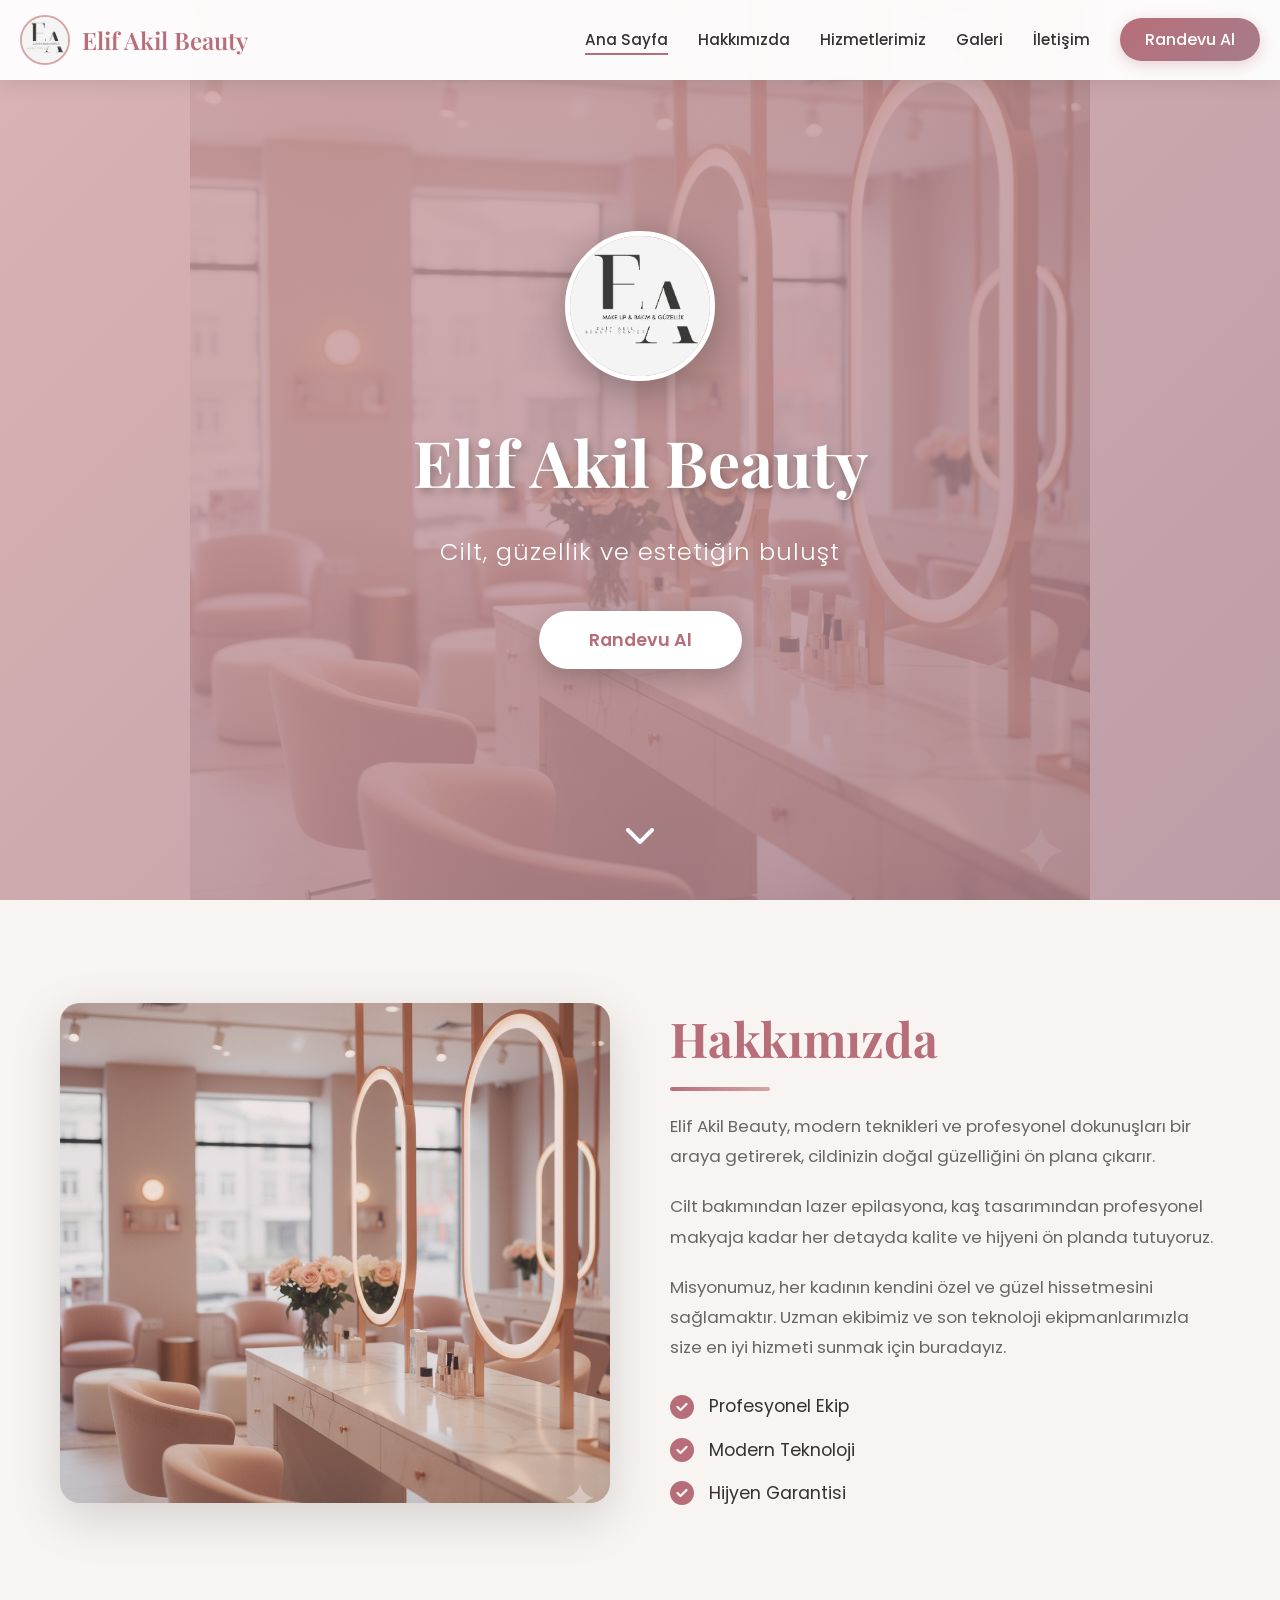
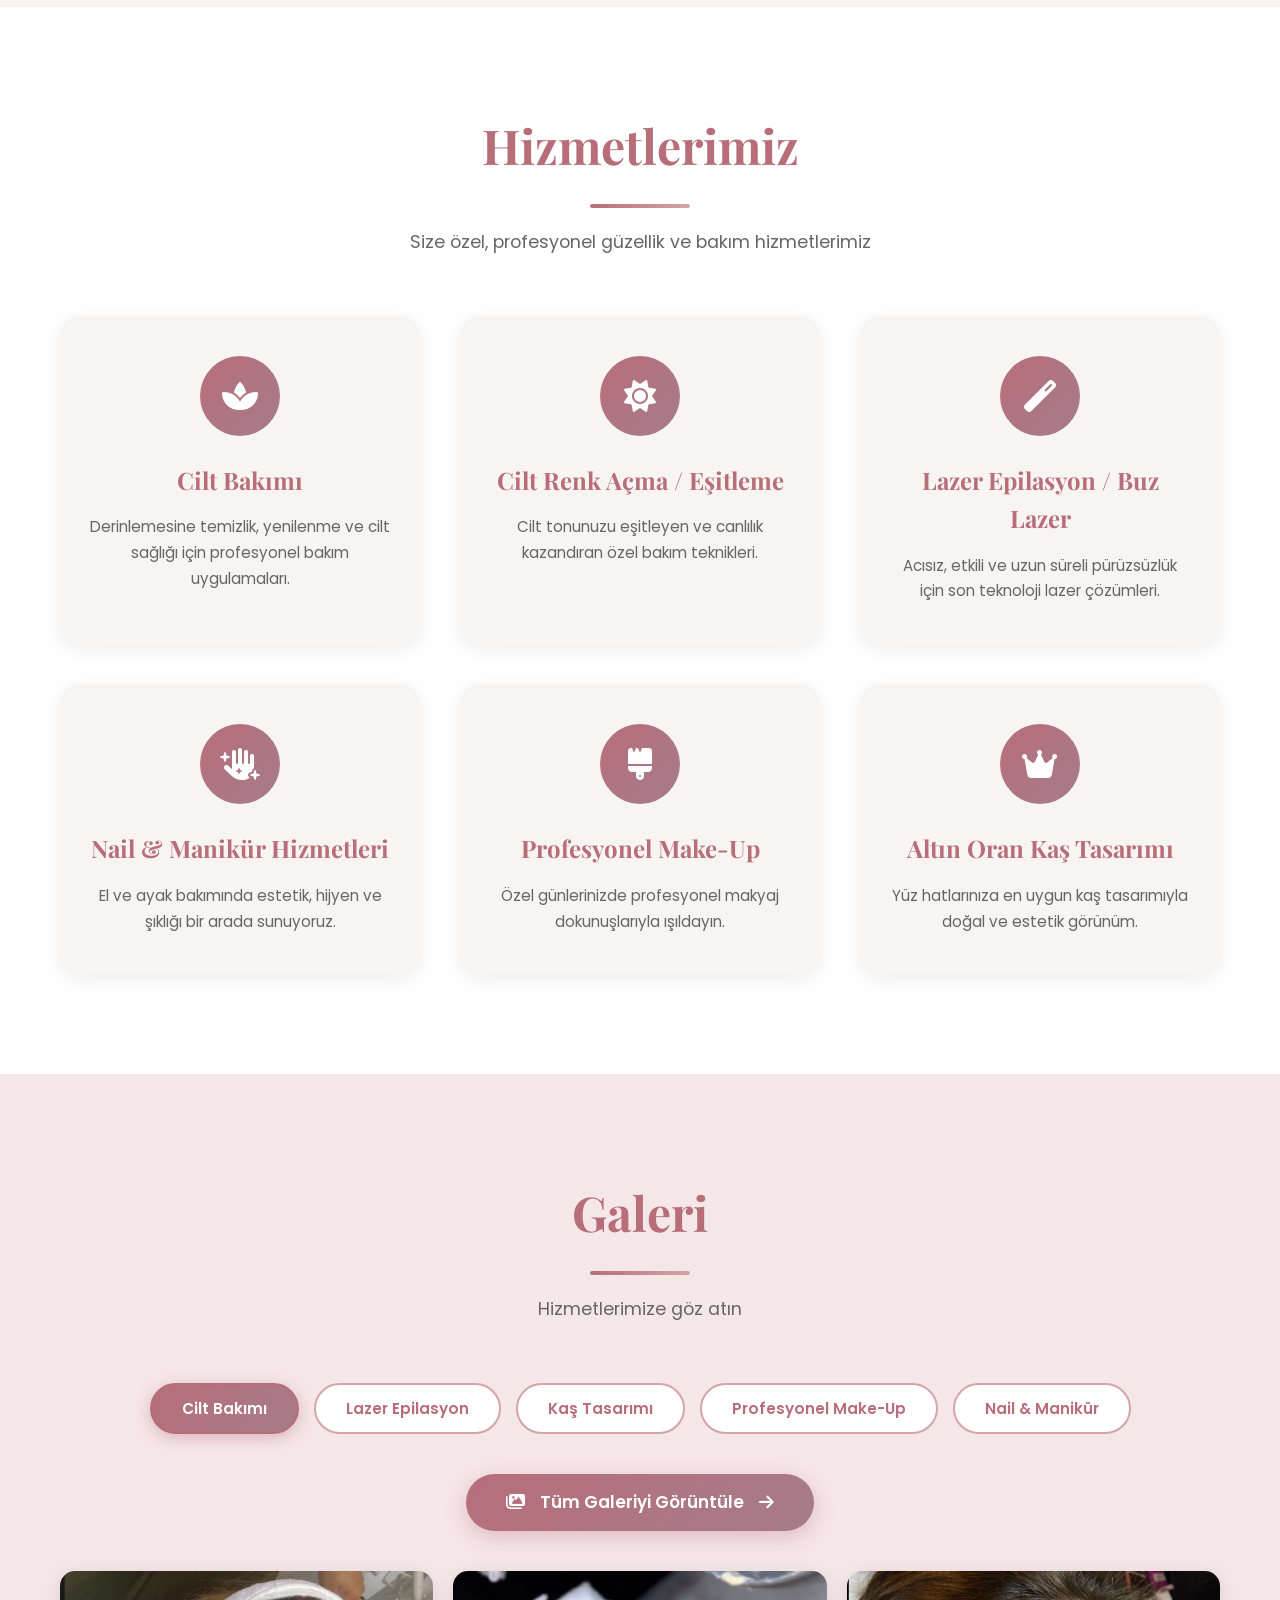
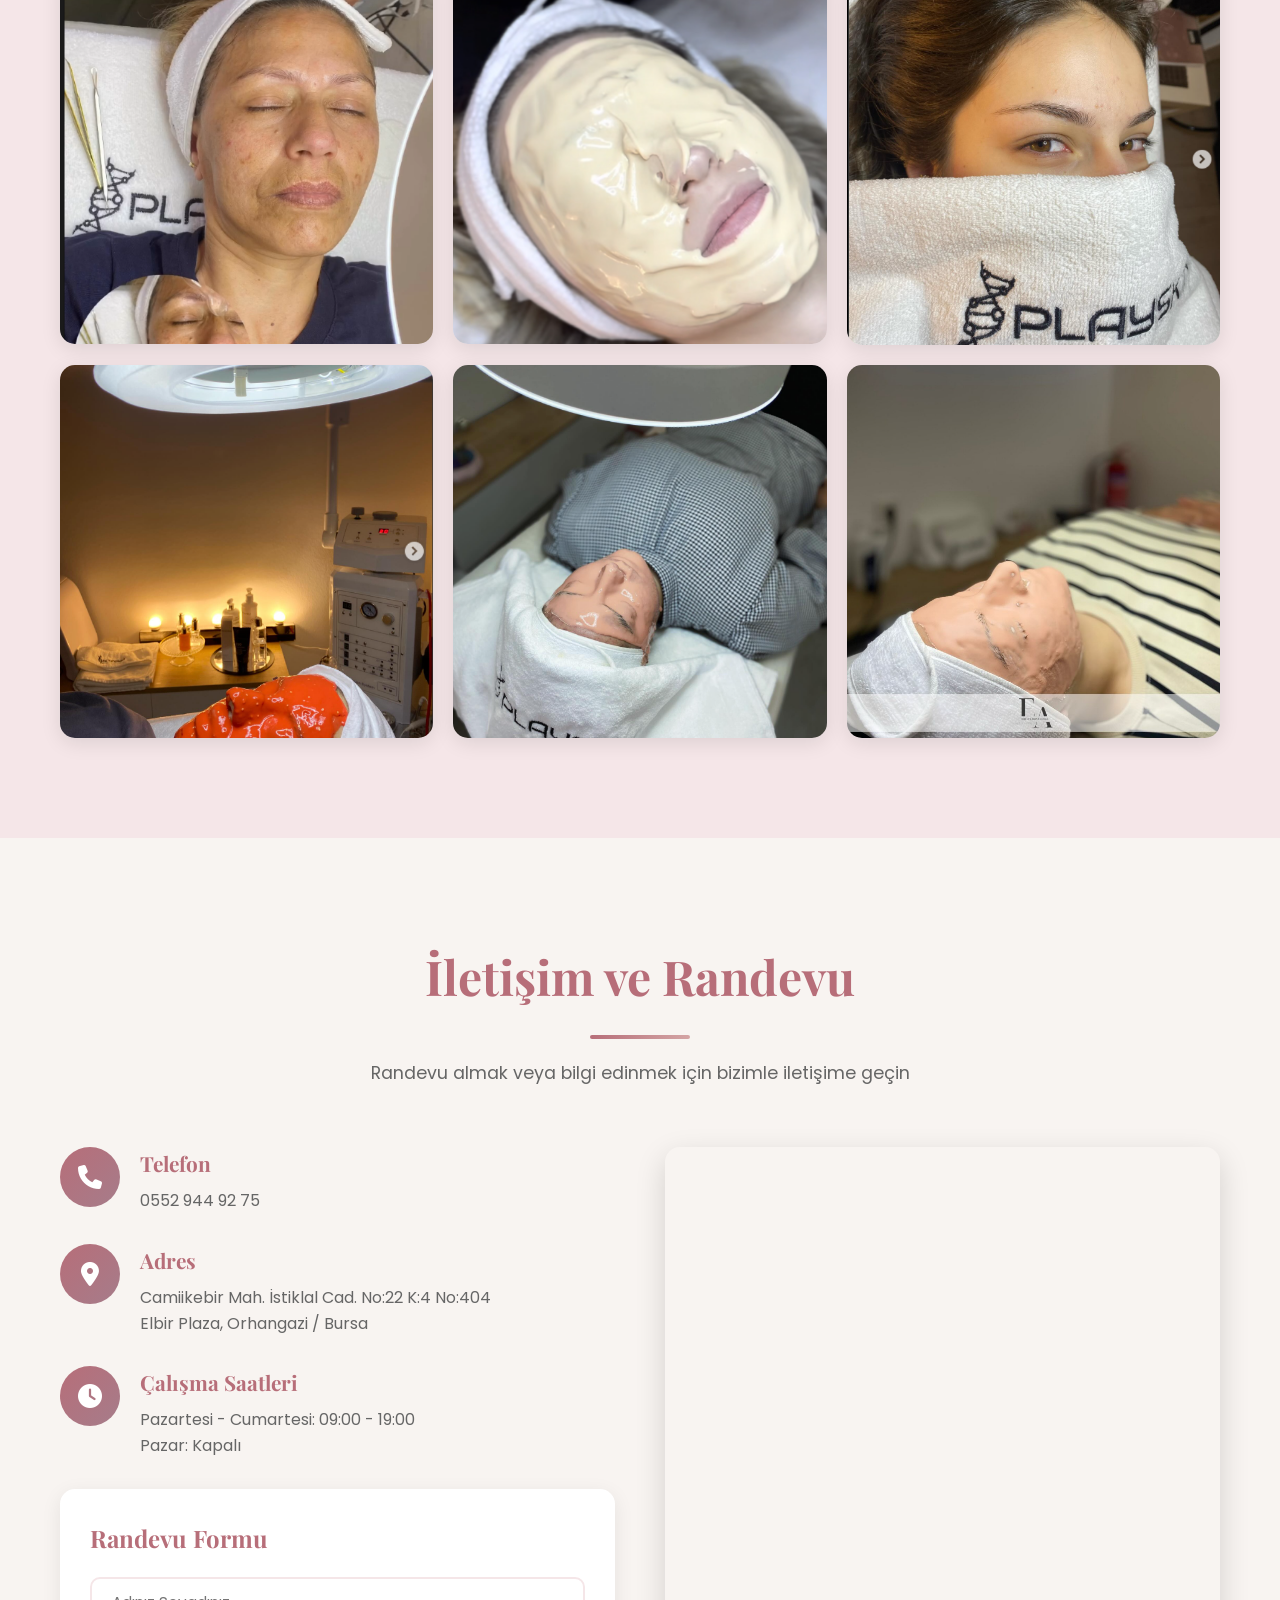
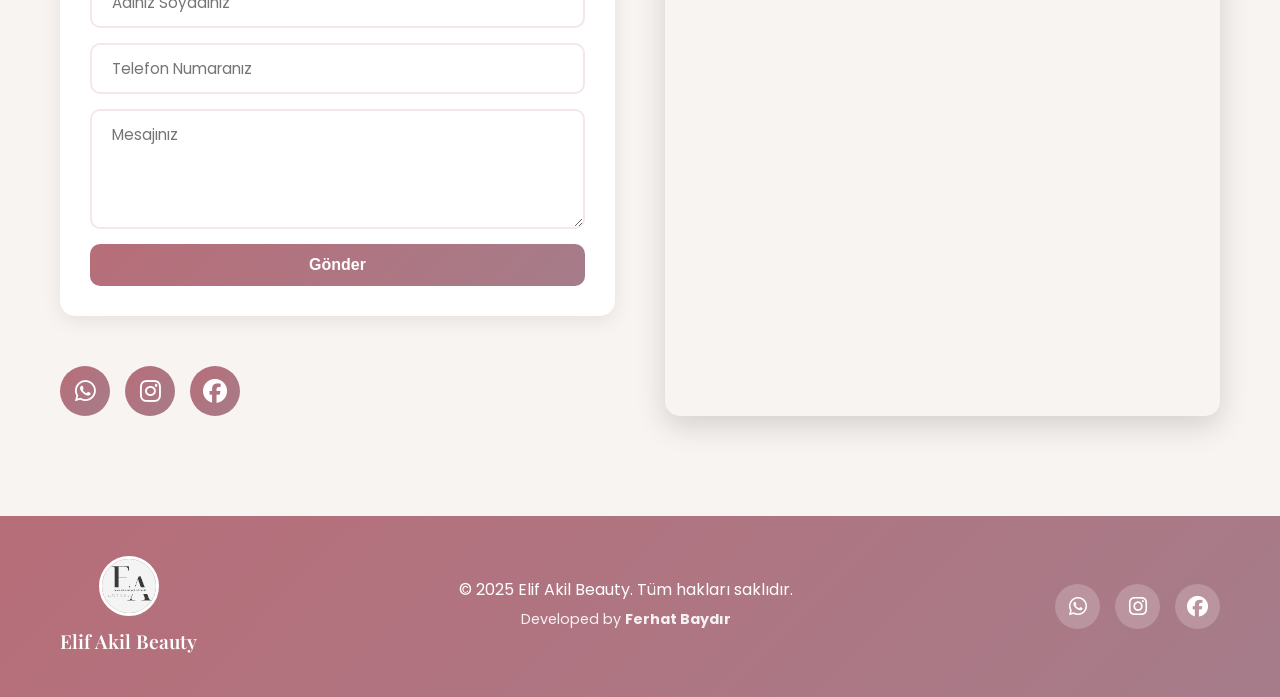
==== commit e06005a9: "görsel-6" ====
--- a/index.html
+++ b/index.html
@@ -211,7 +211,7 @@
                     </div>
                 </div>
                 <div class="gallery-item" data-category="cilt_bakim" data-aos="zoom-in">
-                    <img src="assets/gallery/cilt_bakim/6.png" alt="Cilt Bakımı">
+                    <img src="cilt_bakim/6.png" alt="Cilt Bakımı">
                     <div class="gallery-overlay">
                         <i class="fas fa-search-plus"></i>
                         <p class="gallery-category">Cilt Bakımı</p>
